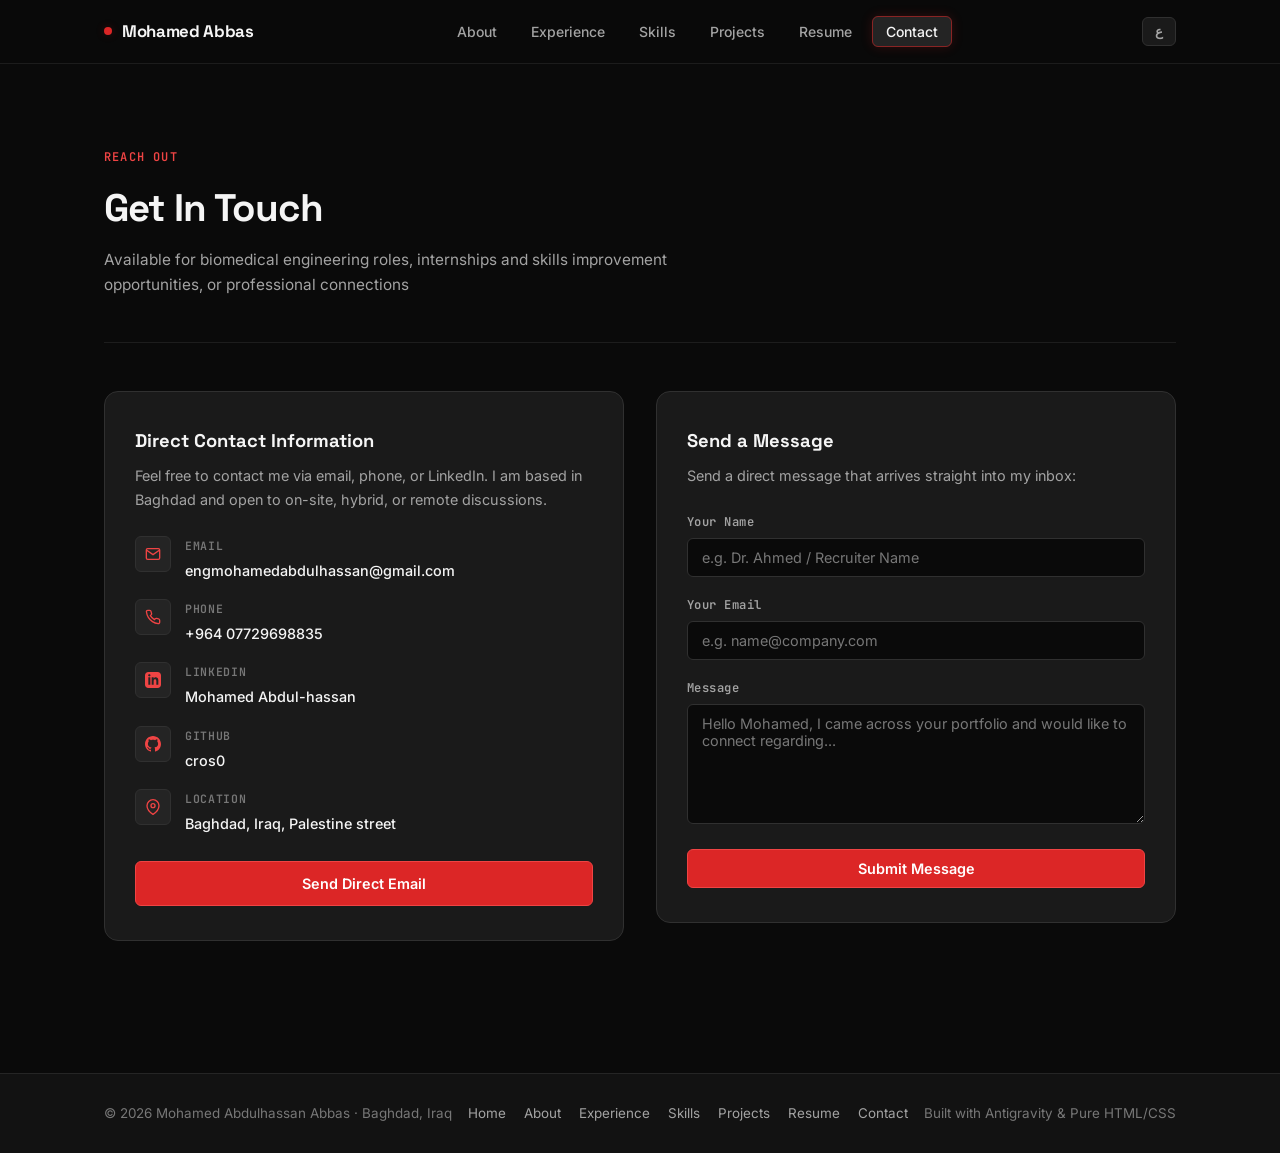
==== contact.html @ c882e03f "Add files via upload" ====
<!DOCTYPE html>
<html lang="en" dir="ltr">
<head>
  <meta charset="UTF-8">
  <meta name="viewport" content="width=device-width, initial-scale=1.0">
  <title>Contact — Mohamed Abbas</title>
  <link rel="icon" href="favicon.svg" type="image/svg+xml">
  <link rel="preconnect" href="https://fonts.googleapis.com">
  <link rel="preconnect" href="https://fonts.gstatic.com" crossorigin>
  <link href="https://fonts.googleapis.com/css2?family=Inter:wght@400;500;600;700&family=JetBrains+Mono:wght@400;500;600&family=Space+Grotesk:wght@500;600;700;800&display=swap" rel="stylesheet">
  <link rel="stylesheet" href="style.css">
</head>
<body>
  <div class="ambient-glow"></div>
  <header class="navbar"><div class="container nav-container">
    <a href="index.html" class="nav-brand"><span class="brand-dot"></span><span data-i18n="nav.name">Mohamed Abbas</span></a>
    <ul class="nav-links">
      <li><a href="about.html" data-i18n="nav.about">About</a></li>
      <li><a href="experience.html" data-i18n="nav.exp">Experience</a></li>
      <li><a href="skills.html" data-i18n="nav.skills">Skills</a></li>
      <li><a href="projects.html" data-i18n="nav.projects">Projects</a></li>
      <li><a href="resume.html" data-i18n="nav.resume">Resume</a></li>
      <li><a href="contact.html" class="active" data-i18n="nav.contact">Contact</a></li>
    </ul>
    <div class="nav-controls"><button class="lang-toggle" id="langToggle">ع</button><button class="nav-hamburger" id="navHamburger">☰</button></div>
  </div></header>
  <main>
    <section class="section"><div class="container">
      <p class="section-eyebrow" data-i18n="contact.eyebrow">Reach Out</p>
      <h1 class="section-title" data-i18n="contact.title">Get In Touch</h1>
      <p class="section-subtitle" data-i18n="contact.subtitle">Available for biomedical engineering roles, internships and skills improvement opportunities, or professional connections</p>
      <hr class="section-divider">
      <div class="contact-grid">
        <!-- Info Card -->
        <div class="contact-info-card">
          <h2 class="contact-card-title" data-i18n="contact.info.title">Direct Contact Information</h2>
          <p class="contact-card-sub" data-i18n="contact.info.sub">Feel free to contact me via email, phone, or LinkedIn. I am based in Baghdad and open to on-site, hybrid, or remote discussions.</p>
          <div class="contact-list">
            <div class="contact-item">
              <div class="contact-icon"><svg width="16" height="16" viewBox="0 0 24 24" fill="none" stroke="currentColor" stroke-width="2"><path d="M4 4h16c1.1 0 2 .9 2 2v12c0 1.1-.9 2-2 2H4c-1.1 0-2-.9-2-2V6c0-1.1.9-2 2-2z"/><polyline points="22,6 12,13 2,6"/></svg></div>
              <div><div class="contact-label" data-i18n="contact.email">Email</div><a class="contact-value" href="mailto:engmohamedabdulhassan@gmail.com">engmohamedabdulhassan@gmail.com</a></div>
            </div>
            <div class="contact-item">
              <div class="contact-icon"><svg width="16" height="16" viewBox="0 0 24 24" fill="none" stroke="currentColor" stroke-width="2"><path d="M22 16.92v3a2 2 0 0 1-2.18 2 19.79 19.79 0 0 1-8.63-3.07 19.5 19.5 0 0 1-6-6 19.79 19.79 0 0 1-3.07-8.67A2 2 0 0 1 4.11 2h3a2 2 0 0 1 2 1.72 12.84 12.84 0 0 0 .7 2.81 2 2 0 0 1-.45 2.11L8.09 9.91a16 16 0 0 0 6 6l1.27-1.27a2 2 0 0 1 2.11-.45 12.84 12.84 0 0 0 2.81.7A2 2 0 0 1 22 16.92z"/></svg></div>
              <div><div class="contact-label" data-i18n="contact.phone">Phone</div><a class="contact-value" href="tel:+96407729698835">+964 07729698835</a></div>
            </div>
            <div class="contact-item">
              <div class="contact-icon"><svg width="16" height="16" viewBox="0 0 24 24" fill="currentColor"><path d="M19 0h-14c-2.761 0-5 2.239-5 5v14c0 2.761 2.239 5 5 5h14c2.762 0 5-2.239 5-5v-14c0-2.761-2.238-5-5-5zm-11 19h-3v-11h3v11zm-1.5-12.268c-.966 0-1.75-.79-1.75-1.764s.784-1.764 1.75-1.764 1.75.79 1.75 1.764-.783 1.764-1.75 1.764zm13.5 12.268h-3v-5.604c0-3.368-4-3.113-4 0v5.604h-3v-11h3v1.765c1.396-2.586 7-2.777 7 2.476v6.759z"/></svg></div>
              <div><div class="contact-label" data-i18n="contact.linkedin">LinkedIn</div><a class="contact-value" href="https://linkedin.com/in/mohamed-abdulhassan-abbas" target="_blank">Mohamed Abdul-hassan</a></div>
            </div>
            <div class="contact-item">
              <div class="contact-icon"><svg width="16" height="16" viewBox="0 0 24 24" fill="currentColor"><path d="M12 0c-6.626 0-12 5.373-12 12 0 5.302 3.438 9.8 8.207 11.387.599.111.793-.261.793-.577v-2.234c-3.338.726-4.033-1.416-4.033-1.416-.546-1.387-1.333-1.756-1.333-1.756-1.089-.745.083-.729.083-.729 1.205.084 1.839 1.237 1.839 1.237 1.07 1.834 2.807 1.304 3.492.997.107-.775.418-1.305.762-1.604-2.665-.305-5.467-1.334-5.467-5.931 0-1.311.469-2.381 1.236-3.221-.124-.303-.535-1.524.117-3.176 0 0 1.008-.322 3.301 1.23.957-.266 1.983-.399 3.003-.404 1.02.005 2.047.138 3.006.404 2.291-1.552 3.297-1.23 3.297-1.23.653 1.653.242 2.874.118 3.176.77.84 1.235 1.911 1.235 3.221 0 4.609-2.807 5.624-5.479 5.921.43.372.823 1.102.823 2.222v3.293c0 .319.192.694.801.576 4.765-1.589 8.199-6.086 8.199-11.386 0-6.627-5.373-12-12-12z"/></svg></div>
              <div><div class="contact-label" data-i18n="contact.github">GitHub</div><a class="contact-value" href="https://github.com/cros0" target="_blank">cros0</a></div>
            </div>
            <div class="contact-item">
              <div class="contact-icon"><svg width="16" height="16" viewBox="0 0 24 24" fill="none" stroke="currentColor" stroke-width="2"><path d="M21 10c0 7-9 13-9 13s-9-6-9-13a9 9 0 0 1 18 0z"/><circle cx="12" cy="10" r="3"/></svg></div>
              <div><div class="contact-label" data-i18n="contact.location">Location</div><span class="contact-value" data-i18n="contact.loc.value">Baghdad, Iraq, Palestine street</span></div>
            </div>
          </div>
          <a href="mailto:engmohamedabdulhassan@gmail.com" class="btn-primary" style="width:100%;justify-content:center;"><span data-i18n="contact.btn.email">Send Direct Email</span></a>
        </div>
        <!-- Form Card -->
        <div class="contact-form-card">
          <h2 class="contact-card-title" data-i18n="contact.form.title">Send a Message</h2>
          <p class="contact-card-sub" data-i18n="contact.form.sub">Send a direct message that arrives straight into my inbox:</p>
          <form action="https://formsubmit.co/engmohamedabdulhassan@gmail.com" method="POST">
            <input type="hidden" name="_subject" value="New Message from Your Portfolio Website!">
            <input type="hidden" name="_template" value="table">
            <input type="hidden" name="_captcha" value="false">
            <input type="hidden" name="_next" value="contact.html">
            <div class="form-group">
              <label class="form-label" for="name" data-i18n="form.name.label">Your Name</label>
              <input type="text" id="name" name="name" class="form-input" data-i18n-placeholder="form.name.ph" placeholder="e.g. Dr. Ahmed / Recruiter Name" required>
            </div>
            <div class="form-group">
              <label class="form-label" for="email" data-i18n="form.email.label">Your Email</label>
              <input type="email" id="email" name="email" class="form-input" data-i18n-placeholder="form.email.ph" placeholder="e.g. name@company.com" required>
            </div>
            <div class="form-group">
              <label class="form-label" for="message" data-i18n="form.msg.label">Message</label>
              <textarea id="message" name="message" class="form-textarea" data-i18n-placeholder="form.msg.ph" placeholder="Hello Mohamed, I came across your portfolio and would like to connect regarding..." required></textarea>
            </div>
            <button type="submit" class="btn-primary" style="width:100%;justify-content:center;"><span data-i18n="form.submit">Submit Message</span></button>
          </form>
        </div>
      </div>
    </div></section>
  </main>
  <footer class="footer"><div class="container footer-content">
    <span data-i18n="footer.copy">© 2026 Mohamed Abdulhassan Abbas · Baghdad, Iraq</span>
    <nav class="footer-links"><a href="index.html" data-i18n="footer.home">Home</a><a href="about.html" data-i18n="footer.about">About</a><a href="experience.html" data-i18n="footer.exp">Experience</a><a href="skills.html" data-i18n="footer.skills">Skills</a><a href="projects.html" data-i18n="footer.projects">Projects</a><a href="resume.html" data-i18n="footer.resume">Resume</a><a href="contact.html" data-i18n="footer.contact">Contact</a></nav>
    <span data-i18n="footer.built">Built with Antigravity &amp; Pure HTML/CSS</span>
  </div></footer>
  <script src="script.js"></script>
</body>
</html>
---- style.css ----
/* ==========================================================================
   PORTFOLIO WEBSITE 2.0 — MOHAMED ABDULHASSAN ABBAS
   Theme: Obsidian Black, Deep Charcoal, Gray Shades & Crimson Red Accent
   Typography: Space Grotesk (Headings) · Inter (Body) · JetBrains Mono (Tech)
   ========================================================================== */

/* --- 1. DESIGN TOKENS --- */
:root {
  /* BACKGROUND COLORS */
  --bg-base:        #0A0A0A; /* Main background (dominant black) */
  --bg-secondary:   #121212; /* Deep Charcoal for section separation */
  --bg-surface:     #1A1A1A; /* Card and container background */
  --bg-elevated:    #242424; /* Elevated interactive elements */
  --bg-subtle:      #2A2A2A;

  /* BORDERS */
  --border-standard: #303030;
  --border-subtle:   rgba(255, 255, 255, 0.08);
  --border-hover:    rgba(220, 38, 38, 0.55);

  /* PRIMARY ACCENT */
  --accent-crimson:  #DC2626;
  --accent-bright:   #EF4444;
  --accent-dark:     #991B1B;
  --accent-tint:     rgba(220, 38, 38, 0.10);
  --accent-tint-h:   rgba(220, 38, 38, 0.18);
  --accent-glow:     rgba(220, 38, 38, 0.22);

  /* TYPOGRAPHY */
  --text-main:      #F5F5F5; /* Primary text */
  --text-secondary: #A3A3A3; /* Secondary text */
  --text-muted:     #777777; /* Muted technical labels */

  /* SECONDARY COLORS */
  --color-blue:     #3B82F6;
  --color-cyan:     #06B6D4;
  --color-purple:   #8B5CF6;
  --color-green:    #22C55E;
  --color-amber:    #F59E0B;

  /* FONT FAMILIES */
  --font-heading:   'Space Grotesk', -apple-system, BlinkMacSystemFont, 'Segoe UI', Roboto, sans-serif;
  --font-sans:      'Inter', -apple-system, BlinkMacSystemFont, 'Segoe UI', Roboto, sans-serif;
  --font-mono:      'JetBrains Mono', 'SF Mono', Consolas, monospace;

  /* LAYOUT */
  --max-w: 1120px;
  --r-sm:  6px;
  --r-md:  10px;
  --r-lg:  14px;
  --nav-h: 64px;
}

/* --- 2. RESET & BASE --- */
*, *::before, *::after {
  margin: 0; padding: 0;
  box-sizing: border-box;
  -webkit-tap-highlight-color: transparent;
}

html {
  scroll-behavior: smooth;
  font-family: var(--font-sans);
  background: var(--bg-base);
  color: var(--text-main);
  line-height: 1.65;
  -webkit-text-size-adjust: 100%;
}

body {
  min-height: 100vh;
  background-color: var(--bg-base);
  color: var(--text-main);
  overflow-x: hidden;
  -webkit-font-smoothing: antialiased;
  -moz-osx-font-smoothing: grayscale;
}

a { color: inherit; text-decoration: none; }
img { display: block; max-width: 100%; }
ul { list-style: none; }

/* Subtle, restrained cinematic glow */
.ambient-glow {
  position: fixed;
  top: -150px;
  left: 50%;
  transform: translateX(-50%);
  width: 700px;
  height: 400px;
  background: radial-gradient(ellipse at center, rgba(220, 38, 38, 0.07) 0%, transparent 70%);
  pointer-events: none;
  z-index: -1;
}

/* Container */
.container {
  width: 100%;
  max-width: var(--max-w);
  margin: 0 auto;
  padding: 0 24px;
}

/* --- 3. NAVBAR --- */
.navbar {
  position: sticky;
  top: 0;
  z-index: 100;
  height: var(--nav-h);
  background: rgba(10, 10, 10, 0.88);
  backdrop-filter: blur(14px);
  -webkit-backdrop-filter: blur(14px);
  border-bottom: 1px solid var(--border-subtle);
}

.nav-container {
  display: flex;
  align-items: center;
  justify-content: space-between;
  height: 100%;
  gap: 16px;
}

.nav-brand {
  display: flex;
  align-items: center;
  gap: 10px;
  font-family: var(--font-heading);
  font-weight: 700;
  font-size: 1.05rem;
  letter-spacing: -0.02em;
  color: var(--text-main);
  flex-shrink: 0;
}
.nav-brand:hover {
  color: #ffffff;
}

.brand-dot {
  width: 8px;
  height: 8px;
  border-radius: 50%;
  background: var(--accent-crimson);
  flex-shrink: 0;
  box-shadow: 0 0 8px var(--accent-glow);
}

.nav-links {
  display: flex;
  align-items: center;
  gap: 6px;
  flex: 1;
  justify-content: center;
}

/* Navbar items behave ONLY on hover (no permanent active highlight) */
.nav-links a {
  font-family: var(--font-sans);
  font-size: 0.875rem;
  font-weight: 500;
  color: var(--text-secondary);
  padding: 6px 13px;
  border-radius: var(--r-sm);
  border: 1px solid transparent;
  background: transparent;
  transition: all 0.18s ease;
}

.nav-links a:hover {
  color: var(--text-main);
  background: var(--bg-elevated);
  border-color: var(--border-standard);
}

.nav-links a.active {
  color: var(--text-main);
  background: var(--bg-elevated);
  border-color: var(--border-hover);
  box-shadow: 0 0 12px rgba(220, 38, 38, 0.18);
}

.nav-controls {
  display: flex;
  align-items: center;
  gap: 10px;
  flex-shrink: 0;
}

/* Language Toggle */
.lang-toggle {
  background: var(--bg-surface);
  border: 1px solid var(--border-standard);
  color: var(--text-secondary);
  font-family: var(--font-mono);
  font-size: 0.8rem;
  font-weight: 600;
  padding: 5px 12px;
  border-radius: var(--r-sm);
  cursor: pointer;
  transition: none;
}
.lang-toggle:hover {
  color: var(--text-main);
  border-color: var(--border-hover);
  background: var(--bg-elevated);
  transition: all 0.18s ease;
}

/* Mobile Hamburger */
.nav-hamburger {
  display: none;
  background: none;
  border: 1px solid var(--border-standard);
  color: var(--text-main);
  font-size: 1.1rem;
  cursor: pointer;
  padding: 4px 10px;
  border-radius: var(--r-sm);
}
.nav-hamburger:hover {
  background: var(--bg-elevated);
}

/* --- 4. HERO SECTION --- */
.hero {
  min-height: calc(100vh - var(--nav-h));
  display: flex;
  align-items: center;
  padding: 72px 0;
}

.hero-grid {
  display: grid;
  grid-template-columns: 1fr auto;
  gap: 60px;
  align-items: center;
}

.status-badge {
  display: inline-flex;
  align-items: center;
  gap: 8px;
  background: var(--accent-tint);
  border: 1px solid rgba(220, 38, 38, 0.25);
  color: var(--accent-bright);
  font-family: var(--font-mono);
  font-size: 0.8rem;
  font-weight: 500;
  padding: 5px 14px;
  border-radius: 999px;
  margin-bottom: 24px;
  letter-spacing: 0.02em;
}

.status-pulse {
  width: 7px;
  height: 7px;
  border-radius: 50%;
  background: var(--accent-bright);
}

.hero-title {
  font-family: var(--font-heading);
  font-size: clamp(2.4rem, 5.2vw, 3.8rem);
  font-weight: 800;
  line-height: 1.1;
  letter-spacing: -0.03em;
  color: var(--text-main);
  margin-bottom: 16px;
}

.text-crimson {
  color: var(--accent-bright);
}

.hero-headline {
  font-family: var(--font-sans);
  font-size: 1.18rem;
  color: var(--text-secondary);
  font-weight: 500;
  margin-bottom: 20px;
}

.hero-bio {
  font-size: 0.98rem;
  color: var(--text-secondary);
  line-height: 1.8;
  max-width: 560px;
  margin-bottom: 36px;
}

.hero-actions {
  display: flex;
  gap: 14px;
  flex-wrap: wrap;
}

/* Avatar Card */
.avatar-container { display: flex; justify-content: center; }

.avatar-card {
  background: var(--bg-surface);
  border: 1px solid var(--border-standard);
  border-radius: var(--r-lg);
  padding: 34px 30px;
  text-align: center;
  min-width: 220px;
  box-shadow: 0 4px 20px rgba(0, 0, 0, 0.4);
}
.avatar-card:hover {
  border-color: var(--border-hover);
  background: var(--bg-elevated);
  transition: all 0.2s ease;
}

.avatar-monogram {
  width: 74px;
  height: 74px;
  border-radius: 50%;
  background: linear-gradient(135deg, var(--accent-dark), var(--accent-crimson));
  color: #ffffff;
  font-family: var(--font-heading);
  font-size: 1.6rem;
  font-weight: 800;
  display: flex;
  align-items: center;
  justify-content: center;
  margin: 0 auto 16px;
  border: 1px solid rgba(255, 255, 255, 0.1);
}

.avatar-name {
  font-family: var(--font-heading);
  font-weight: 700;
  font-size: 1rem;
  margin-bottom: 4px;
  color: var(--text-main);
}
.avatar-sub {
  font-size: 0.85rem;
  color: var(--text-secondary);
  margin-bottom: 14px;
}
.avatar-badge {
  display: inline-block;
  background: var(--bg-base);
  border: 1px solid var(--border-standard);
  color: var(--text-muted);
  font-family: var(--font-mono);
  font-size: 0.75rem;
  padding: 4px 10px;
  border-radius: 999px;
}

/* --- 5. BUTTONS --- */
.btn-primary,
.btn-secondary {
  display: inline-flex;
  align-items: center;
  justify-content: center;
  gap: 8px;
  padding: 10px 22px;
  border-radius: var(--r-sm);
  font-family: var(--font-sans);
  font-weight: 600;
  font-size: 0.9rem;
  cursor: pointer;
  border: 1px solid transparent;
  transition: none;
}

.btn-primary {
  background: var(--accent-crimson);
  color: #ffffff;
  border-color: var(--accent-bright);
}
.btn-primary:hover {
  background: var(--accent-bright);
  box-shadow: 0 4px 16px var(--accent-glow);
  transform: translateY(-1px);
  transition: all 0.18s ease;
}

.btn-secondary {
  background: var(--bg-surface);
  color: var(--text-secondary);
  border-color: var(--border-standard);
}
.btn-secondary:hover {
  color: var(--text-main);
  border-color: var(--border-hover);
  background: var(--bg-elevated);
  transform: translateY(-1px);
  transition: all 0.18s ease;
}

/* --- 6. SHARED SECTION STYLES --- */
.section {
  padding: 84px 0;
}

.section-eyebrow {
  font-family: var(--font-mono);
  font-size: 0.75rem;
  font-weight: 600;
  letter-spacing: 0.1em;
  text-transform: uppercase;
  color: var(--accent-bright);
  margin-bottom: 8px;
}

.section-title {
  font-family: var(--font-heading);
  font-size: clamp(1.8rem, 3.2vw, 2.4rem);
  font-weight: 800;
  letter-spacing: -0.025em;
  color: var(--text-main);
  margin-bottom: 8px;
}

.section-subtitle {
  font-size: 0.96rem;
  color: var(--text-secondary);
  margin-bottom: 44px;
  max-width: 600px;
}

hr.section-divider {
  border: none;
  border-top: 1px solid var(--border-subtle);
  margin: 0 0 48px;
}

/* --- 7. ABOUT SECTION --- */
.about-grid {
  display: grid;
  grid-template-columns: 1fr 320px;
  gap: 48px;
  align-items: start;
}

.about-text p {
  color: var(--text-secondary);
  line-height: 1.85;
  margin-bottom: 18px;
  font-size: 0.98rem;
}
.about-text p:last-child { margin-bottom: 0; }
.about-text strong { color: var(--text-main); font-weight: 600; }

.stats-stack {
  display: flex;
  flex-direction: column;
  gap: 12px;
}

.stat-item {
  background: var(--bg-surface);
  border: 1px solid var(--border-standard);
  border-radius: var(--r-md);
  padding: 18px 20px;
}
.stat-item:hover {
  border-color: var(--border-hover);
  background: var(--bg-elevated);
  transition: all 0.18s ease;
}

.stat-label {
  display: block;
  font-family: var(--font-mono);
  font-size: 0.72rem;
  font-weight: 600;
  letter-spacing: 0.08em;
  text-transform: uppercase;
  color: var(--text-muted);
  margin-bottom: 4px;
}
.stat-value {
  display: block;
  font-family: var(--font-heading);
  font-size: 0.96rem;
  font-weight: 700;
  color: var(--text-main);
  margin-bottom: 2px;
}
.stat-sub {
  display: block;
  font-size: 0.82rem;
  color: var(--text-secondary);
}

/* --- 8. EXPERIENCE TIMELINE --- */
.timeline {
  display: flex;
  flex-direction: column;
  gap: 16px;
  border-left: 2px solid var(--border-standard);
  padding-left: 28px;
  margin-left: 8px;
}

[dir="rtl"] .timeline {
  border-left: none;
  border-right: 2px solid var(--border-standard);
  padding-left: 0;
  padding-right: 28px;
  margin-left: 0;
  margin-right: 8px;
}

.timeline-card {
  position: relative;
  background: var(--bg-surface);
  border: 1px solid var(--border-standard);
  border-radius: var(--r-md);
  padding: 24px 28px;
}
.timeline-card::before {
  content: '';
  position: absolute;
  left: -35px;
  top: 26px;
  width: 10px;
  height: 10px;
  border-radius: 50%;
  background: var(--accent-crimson);
  border: 2px solid var(--bg-base);
}
[dir="rtl"] .timeline-card::before {
  left: auto;
  right: -35px;
}
.timeline-card:hover {
  border-color: var(--border-hover);
  background: var(--bg-elevated);
  transition: all 0.18s ease;
}

.timeline-period {
  font-family: var(--font-mono);
  font-size: 0.76rem;
  font-weight: 600;
  letter-spacing: 0.06em;
  color: var(--accent-bright);
  margin-bottom: 6px;
}
.timeline-role {
  font-family: var(--font-heading);
  font-size: 1.08rem;
  font-weight: 700;
  color: var(--text-main);
  margin-bottom: 4px;
}
.timeline-org {
  font-size: 0.86rem;
  color: var(--text-secondary);
  margin-bottom: 10px;
}
.timeline-desc {
  font-size: 0.9rem;
  color: var(--text-secondary);
  line-height: 1.7;
}

/* --- 9. CERTIFICATIONS GRID --- */
.certs-grid {
  display: grid;
  grid-template-columns: repeat(2, 1fr);
  gap: 18px;
}

.cert-card {
  background: var(--bg-surface);
  border: 1px solid var(--border-standard);
  border-radius: var(--r-md);
  padding: 24px 26px;
  display: flex;
  flex-direction: column;
  justify-content: space-between;
}
.cert-card:hover {
  border-color: var(--border-hover);
  background: var(--bg-elevated);
  transition: all 0.18s ease;
}

.cert-date {
  font-family: var(--font-mono);
  font-size: 0.74rem;
  font-weight: 600;
  color: var(--accent-bright);
  margin-bottom: 6px;
}
.cert-title {
  font-family: var(--font-heading);
  font-size: 1.02rem;
  font-weight: 700;
  color: var(--text-main);
  margin-bottom: 4px;
}
.cert-issuer {
  font-size: 0.84rem;
  color: var(--text-muted);
  margin-bottom: 10px;
}
.cert-desc {
  font-size: 0.86rem;
  color: var(--text-secondary);
  line-height: 1.65;
}

/* --- 10. SKILLS GRID --- */
.skills-grid {
  display: grid;
  grid-template-columns: repeat(2, 1fr);
  gap: 18px;
  margin-bottom: 48px;
}

.skill-card {
  background: var(--bg-surface);
  border: 1px solid var(--border-standard);
  border-radius: var(--r-md);
  padding: 24px 26px;
}
.skill-card:hover {
  border-color: var(--border-hover);
  background: var(--bg-elevated);
  transition: all 0.18s ease;
}

.skill-card-title {
  display: flex;
  align-items: center;
  gap: 10px;
  font-family: var(--font-heading);
  font-size: 1rem;
  font-weight: 700;
  color: var(--text-main);
  margin-bottom: 12px;
}
.skill-card-title svg {
  color: var(--accent-crimson);
  flex-shrink: 0;
}

.skill-desc {
  font-size: 0.88rem;
  color: var(--text-secondary);
  line-height: 1.6;
  margin-bottom: 16px;
}

.skill-badges {
  display: flex;
  flex-wrap: wrap;
  gap: 8px;
}

.badge {
  display: inline-block;
  background: var(--bg-base);
  border: 1px solid var(--border-standard);
  color: var(--text-secondary);
  font-size: 0.78rem;
  font-weight: 500;
  padding: 4px 10px;
  border-radius: 999px;
}
.badge:hover {
  border-color: var(--border-hover);
  color: var(--text-main);
  transition: all 0.18s ease;
}

.badge-accent {
  background: var(--accent-tint);
  border-color: rgba(220, 38, 38, 0.3);
  color: var(--accent-bright);
  font-weight: 600;
}
.badge-learning {
  background: rgba(245, 158, 11, 0.1);
  border-color: rgba(245, 158, 11, 0.3);
  color: var(--color-amber);
  font-weight: 600;
}

/* --- 11. AI TOOLS I USE (ibrahimaher.com list style) --- */
.tools-section {
  margin-top: 56px;
  padding-top: 28px;
  border-top: 1px solid var(--border-subtle);
}

.tools-heading {
  font-family: var(--font-mono);
  font-size: 0.76rem;
  font-weight: 600;
  letter-spacing: 0.1em;
  text-transform: uppercase;
  color: var(--accent-bright);
  margin-bottom: 24px;
}

.tools__list {
  display: flex;
  flex-direction: column;
}

.tool {
  display: grid;
  grid-template-columns: 11rem minmax(0, 1fr);
  gap: 24px;
  padding: 16px 0;
  border-bottom: none;
  align-items: baseline;
  transition: all 0.18s ease;
}

.tool:first-child {
  padding-top: 0;
}

.tool:last-child {
  padding-bottom: 0;
}

.tool__name {
  display: flex;
  align-items: center;
  gap: 12px;
  font-family: var(--font-heading);
  font-size: 1.05rem;
  font-weight: 700;
  color: var(--text-main);
  transition: color 0.18s ease;
}

.tool__mark {
  width: 24px;
  height: 24px;
  display: inline-flex;
  align-items: center;
  justify-content: center;
  flex: none;
  color: var(--text-secondary);
  transition: all 0.18s ease;
}

.tool__mark svg {
  width: 22px;
  height: 22px;
  display: block;
}

.tool__use {
  font-size: 0.94rem;
  color: var(--text-secondary);
  line-height: 1.7;
  margin: 0;
}

.tool__mark--claude {
  color: #D97757;
}

.tool__mark--chatgpt {
  color: #F5F5F5;
}

.tool__mark--agy {
  color: #537FC4;
}

/* Subtle row hover state without changing logo brand colors */
.tool:hover .tool__name {
  color: #FFFFFF;
}

@media (max-width: 680px) {
  .tool {
    grid-template-columns: 1fr;
    gap: 8px;
    padding: 18px 0;
  }
}

/* --- 12. PROJECTS SECTION --- */
.projects-grid {
  display: flex;
  flex-direction: column;
  gap: 24px;
}

.project-card {
  background: var(--bg-surface);
  border: 1px solid var(--border-standard);
  border-radius: var(--r-lg);
  padding: 32px 34px;
}
.project-card:hover {
  border-color: var(--border-hover);
  background: var(--bg-elevated);
  transition: all 0.18s ease;
}

.project-tag {
  display: inline-block;
  font-family: var(--font-mono);
  font-size: 0.74rem;
  font-weight: 600;
  letter-spacing: 0.06em;
  text-transform: uppercase;
  color: var(--accent-bright);
  margin-bottom: 10px;
}

.project-title {
  font-family: var(--font-heading);
  font-size: 1.35rem;
  font-weight: 800;
  letter-spacing: -0.02em;
  color: var(--text-main);
  margin-bottom: 10px;
}

.project-desc {
  font-size: 0.92rem;
  color: var(--text-secondary);
  line-height: 1.75;
  margin-bottom: 20px;
}

.project-tech-stack {
  display: flex;
  flex-wrap: wrap;
  gap: 8px;
  margin-bottom: 18px;
}

.tech-item {
  background: var(--bg-base);
  border: 1px solid var(--border-standard);
  color: var(--text-secondary);
  font-size: 0.78rem;
  font-weight: 500;
  padding: 4px 10px;
  border-radius: 999px;
}

/* Branching Connector for Portfolio v1 -> v2 Evolution */
.portfolio-branch-line {
  display: flex;
  align-items: stretch;
  gap: 16px;
}

.branch-connector {
  display: flex;
  flex-direction: column;
  align-items: center;
  width: 28px;
  flex-shrink: 0;
}
.branch-dot {
  width: 10px;
  height: 10px;
  border-radius: 50%;
  background: var(--accent-crimson);
  margin-top: 26px;
  flex-shrink: 0;
}
.branch-line {
  flex: 1;
  width: 2px;
  background: linear-gradient(to bottom, var(--accent-crimson), var(--border-standard));
  margin: 4px auto;
}
.branch-arrow {
  color: var(--accent-bright);
  font-size: 0.8rem;
  font-weight: 700;
}

.portfolio-cards {
  flex: 1;
  display: flex;
  flex-direction: column;
  gap: 14px;
}

.project-card-sub {
  background: var(--bg-base);
  border: 1px solid var(--border-standard);
  border-radius: var(--r-md);
  padding: 22px 24px;
}
.project-card-sub:hover {
  border-color: var(--border-hover);
  background: var(--bg-elevated);
  transition: all 0.18s ease;
}

.project-link {
  display: inline-flex;
  align-items: center;
  gap: 4px;
  font-size: 0.86rem;
  font-weight: 600;
  color: var(--accent-bright);
}
.project-link:hover {
  color: #ffffff;
  transition: color 0.18s ease;
}

/* --- 13. RESUME PAGE STYLES --- */
.resume-action-bar {
  display: flex;
  justify-content: space-between;
  align-items: center;
  margin-bottom: 24px;
  padding-bottom: 16px;
  border-bottom: 1px solid var(--border-subtle);
  flex-wrap: wrap;
  gap: 12px;
}

.resume-paper {
  background: var(--bg-surface);
  border: 1px solid var(--border-standard);
  border-radius: var(--r-lg);
  padding: 48px;
  box-shadow: 0 4px 30px rgba(0, 0, 0, 0.4);
}

.resume-header {
  border-bottom: 2px solid var(--accent-crimson);
  padding-bottom: 24px;
  margin-bottom: 28px;
}

.resume-name {
  font-family: var(--font-heading);
  font-size: 2rem;
  font-weight: 800;
  letter-spacing: -0.02em;
  color: var(--text-main);
  text-transform: uppercase;
  margin-bottom: 4px;
}

.resume-title {
  font-family: var(--font-mono);
  font-size: 1rem;
  font-weight: 600;
  color: var(--accent-bright);
  letter-spacing: 0.08em;
  text-transform: uppercase;
  margin-bottom: 16px;
}

.resume-contact-row {
  display: flex;
  flex-wrap: wrap;
  gap: 18px 24px;
  font-size: 0.88rem;
  color: var(--text-secondary);
}

.resume-contact-item {
  display: inline-flex;
  align-items: center;
  gap: 8px;
}
.resume-contact-item svg {
  flex-shrink: 0;
  color: var(--accent-bright);
}
.resume-contact-item a:hover {
  color: var(--text-main);
  text-decoration: underline;
}

.resume-sec {
  margin-bottom: 28px;
}

.resume-sec-title {
  font-family: var(--font-heading);
  font-size: 1.05rem;
  font-weight: 700;
  letter-spacing: 0.06em;
  text-transform: uppercase;
  color: var(--text-main);
  border-bottom: 1px solid var(--border-standard);
  padding-bottom: 6px;
  margin-bottom: 14px;
  display: flex;
  align-items: center;
  gap: 8px;
}
.resume-sec-title::before {
  content: '';
  display: inline-block;
  width: 4px;
  height: 14px;
  background: var(--accent-crimson);
  border-radius: 2px;
}

.resume-entry {
  margin-bottom: 16px;
}
.resume-entry:last-child {
  margin-bottom: 0;
}

.resume-entry-header {
  display: flex;
  justify-content: space-between;
  align-items: baseline;
  gap: 12px;
  margin-bottom: 4px;
  flex-wrap: wrap;
}

.resume-entry-title {
  font-family: var(--font-heading);
  font-size: 0.98rem;
  font-weight: 700;
  color: var(--text-main);
}
.resume-entry-date {
  font-family: var(--font-mono);
  font-size: 0.78rem;
  color: var(--accent-bright);
  font-weight: 500;
}
.resume-entry-sub {
  font-size: 0.86rem;
  color: var(--text-muted);
  margin-bottom: 6px;
}
.resume-entry-desc {
  font-size: 0.9rem;
  color: var(--text-secondary);
  line-height: 1.7;
}

.resume-bullets {
  list-style: disc;
  padding-left: 20px;
  margin-top: 6px;
}
[dir="rtl"] .resume-bullets {
  padding-left: 0;
  padding-right: 20px;
}
.resume-bullets li {
  font-size: 0.9rem;
  color: var(--text-secondary);
  line-height: 1.65;
  margin-bottom: 4px;
}

.resume-skills-table {
  display: grid;
  grid-template-columns: repeat(3, 1fr);
  gap: 16px;
  background: var(--bg-base);
  border: 1px solid var(--border-standard);
  border-radius: var(--r-md);
  padding: 18px 20px;
}
.resume-skills-col h4 {
  font-family: var(--font-mono);
  font-size: 0.78rem;
  font-weight: 600;
  letter-spacing: 0.05em;
  text-transform: uppercase;
  color: var(--accent-bright);
  margin-bottom: 8px;
}
.resume-skills-col p {
  font-size: 0.85rem;
  color: var(--text-secondary);
  line-height: 1.6;
}

/* --- 14. CONTACT SECTION --- */
.contact-grid {
  display: grid;
  grid-template-columns: 1fr 1fr;
  gap: 32px;
  align-items: start;
}

.contact-info-card,
.contact-form-card {
  background: var(--bg-surface);
  border: 1px solid var(--border-standard);
  border-radius: var(--r-lg);
  padding: 34px 30px;
}

.contact-card-title {
  font-family: var(--font-heading);
  font-size: 1.15rem;
  font-weight: 700;
  color: var(--text-main);
  margin-bottom: 8px;
}

.contact-card-sub {
  font-size: 0.9rem;
  color: var(--text-secondary);
  line-height: 1.65;
  margin-bottom: 24px;
}

.contact-list {
  display: flex;
  flex-direction: column;
  gap: 16px;
  margin-bottom: 24px;
}

.contact-item {
  display: flex;
  align-items: flex-start;
  gap: 14px;
}

.contact-icon {
  width: 36px;
  height: 36px;
  background: var(--bg-elevated);
  border: 1px solid var(--border-standard);
  border-radius: var(--r-sm);
  display: flex;
  align-items: center;
  justify-content: center;
  font-size: 1rem;
  flex-shrink: 0;
  color: var(--accent-bright);
}

.contact-label {
  font-family: var(--font-mono);
  font-size: 0.72rem;
  color: var(--text-muted);
  font-weight: 600;
  letter-spacing: 0.06em;
  text-transform: uppercase;
  margin-bottom: 2px;
}

.contact-value {
  font-size: 0.9rem;
  font-weight: 500;
  color: var(--text-main);
}
.contact-value:hover {
  color: var(--accent-bright);
}

/* Form */
.form-group {
  margin-bottom: 18px;
}
.form-label {
  display: block;
  font-family: var(--font-mono);
  font-size: 0.76rem;
  font-weight: 600;
  color: var(--text-secondary);
  letter-spacing: 0.04em;
  margin-bottom: 6px;
}
.form-input,
.form-textarea {
  width: 100%;
  background: var(--bg-base);
  border: 1px solid var(--border-standard);
  color: var(--text-main);
  font-family: var(--font-sans);
  font-size: 0.9rem;
  padding: 10px 14px;
  border-radius: var(--r-sm);
  outline: none;
}
.form-input:focus,
.form-textarea:focus {
  border-color: var(--border-hover);
  background: var(--bg-elevated);
}
.form-textarea {
  resize: vertical;
  min-height: 120px;
}
.form-input::placeholder,
.form-textarea::placeholder {
  color: var(--text-muted);
}

/* --- 15. FOOTER --- */
.footer {
  border-top: 1px solid var(--border-subtle);
  background: var(--bg-secondary);
  padding: 28px 0;
  margin-top: 48px;
}

.footer-content {
  display: flex;
  align-items: center;
  justify-content: space-between;
  gap: 16px;
  font-size: 0.84rem;
  color: var(--text-muted);
}

.footer-links {
  display: flex;
  gap: 18px;
}
.footer-links a {
  color: var(--text-secondary);
}
.footer-links a:hover {
  color: var(--text-main);
  transition: color 0.18s ease;
}

/* --- 16. RESPONSIVE BREAKPOINTS --- */
@media (max-width: 860px) {
  .hero-grid { grid-template-columns: 1fr; gap: 40px; }
  .avatar-container { justify-content: flex-start; }
  .about-grid { grid-template-columns: 1fr; }
  .certs-grid { grid-template-columns: 1fr; }
  .skills-grid { grid-template-columns: 1fr; }
  .tool { grid-template-columns: 1fr; gap: 10px; }
  .contact-grid { grid-template-columns: 1fr; }
  .resume-skills-table { grid-template-columns: 1fr; }

  .nav-links {
    display: none;
    position: absolute;
    top: var(--nav-h);
    left: 0; right: 0;
    background: rgba(10, 10, 10, 0.98);
    backdrop-filter: blur(16px);
    flex-direction: column;
    padding: 16px 24px 24px;
    border-bottom: 1px solid var(--border-standard);
    gap: 4px;
    z-index: 99;
  }
  .nav-links.open { display: flex; }
  .nav-hamburger { display: block; }
}

@media (max-width: 560px) {
  .hero { padding: 48px 0; }
  .section { padding: 56px 0; }
  .hero-actions { flex-direction: column; }
  .hero-actions .btn-primary,
  .hero-actions .btn-secondary { width: 100%; }
  .resume-paper { padding: 24px 18px; }
  .footer-content { flex-direction: column; text-align: center; }
  .footer-links { flex-wrap: wrap; justify-content: center; }
  .portfolio-branch-line { flex-direction: column; }
  .branch-connector { display: none; }
}

/* --- 17. PRINT MEDIA STYLES (For Resume) --- */
@media print {
  body {
    background: #ffffff !important;
    color: #111827 !important;
  }
  .navbar, .footer, .ambient-glow, .resume-action-bar {
    display: none !important;
  }
  .section {
    padding: 0 !important;
  }
  .resume-paper {
    background: #ffffff !important;
    border: none !important;
    padding: 0 !important;
    box-shadow: none !important;
  }
  .resume-name, .resume-sec-title, .resume-entry-title {
    color: #0f172a !important;
  }
  .resume-title, .resume-entry-date, .resume-sec-title::before {
    color: #dc2626 !important;
  }
  .resume-contact-row, .resume-entry-desc, .resume-bullets li, .resume-skills-col p {
    color: #374151 !important;
  }
  .resume-skills-table {
    background: #f9fafb !important;
    border: 1px solid #e5e7eb !important;
  }
}

/* --- 18. RTL SUPPORT --- */
[dir="rtl"] {
  font-size: 1.02em;
}
[dir="rtl"] .hero-title,
[dir="rtl"] .section-title,
[dir="rtl"] .avatar-name,
[dir="rtl"] .resume-name,
[dir="rtl"] .resume-sec-title {
  letter-spacing: 0;
}
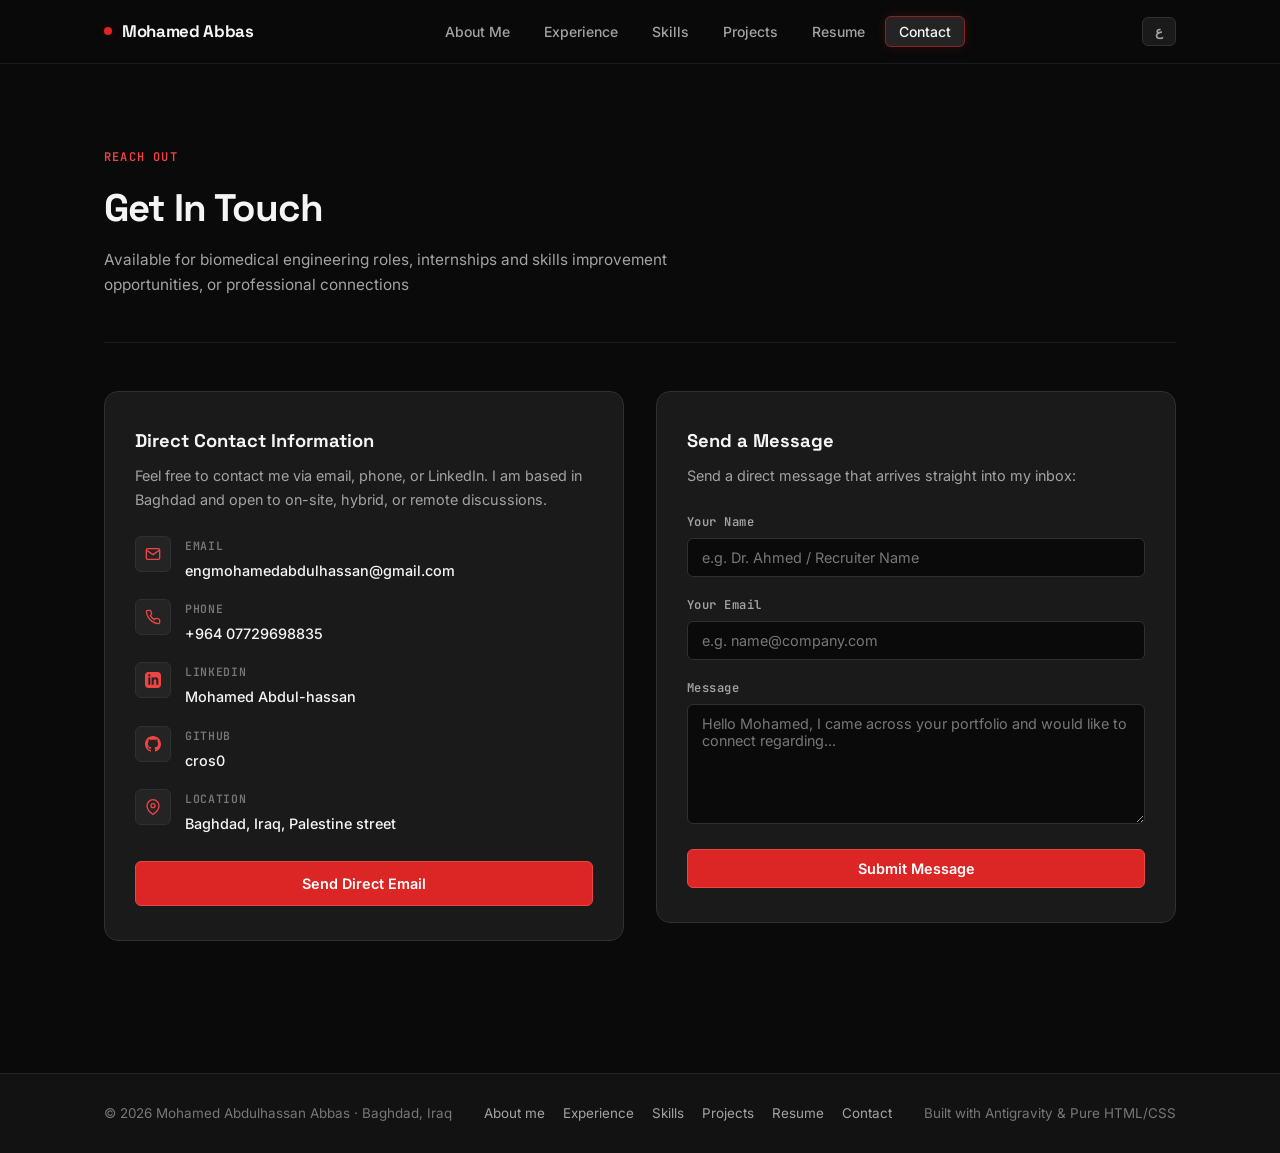
==== commit d50e7ca2: "Fixed website issues and updated files" ====
--- a/contact.html
+++ b/contact.html
@@ -15,7 +15,7 @@
   <header class="navbar"><div class="container nav-container">
     <a href="index.html" class="nav-brand"><span class="brand-dot"></span><span data-i18n="nav.name">Mohamed Abbas</span></a>
     <ul class="nav-links">
-      <li><a href="about.html" data-i18n="nav.about">About</a></li>
+      <li><a href="index.html" data-i18n="nav.aboutme">About Me</a></li>
       <li><a href="experience.html" data-i18n="nav.exp">Experience</a></li>
       <li><a href="skills.html" data-i18n="nav.skills">Skills</a></li>
       <li><a href="projects.html" data-i18n="nav.projects">Projects</a></li>
@@ -88,7 +88,14 @@
   </main>
   <footer class="footer"><div class="container footer-content">
     <span data-i18n="footer.copy">© 2026 Mohamed Abdulhassan Abbas · Baghdad, Iraq</span>
-    <nav class="footer-links"><a href="index.html" data-i18n="footer.home">Home</a><a href="about.html" data-i18n="footer.about">About</a><a href="experience.html" data-i18n="footer.exp">Experience</a><a href="skills.html" data-i18n="footer.skills">Skills</a><a href="projects.html" data-i18n="footer.projects">Projects</a><a href="resume.html" data-i18n="footer.resume">Resume</a><a href="contact.html" data-i18n="footer.contact">Contact</a></nav>
+    <nav class="footer-links">
+      <a href="index.html" data-i18n="footer.aboutme">About me</a>
+      <a href="experience.html" data-i18n="footer.exp">Experience</a>
+      <a href="skills.html" data-i18n="footer.skills">Skills</a>
+      <a href="projects.html" data-i18n="footer.projects">Projects</a>
+      <a href="resume.html" data-i18n="footer.resume">Resume</a>
+      <a href="contact.html" data-i18n="footer.contact">Contact</a>
+    </nav>
     <span data-i18n="footer.built">Built with Antigravity &amp; Pure HTML/CSS</span>
   </div></footer>
   <script src="script.js"></script>
--- a/style.css
+++ b/style.css
@@ -69,11 +69,17 @@
 
 body {
   min-height: 100vh;
+  display: flex;
+  flex-direction: column;
   background-color: var(--bg-base);
   color: var(--text-main);
   overflow-x: hidden;
   -webkit-font-smoothing: antialiased;
   -moz-osx-font-smoothing: grayscale;
+}
+
+main {
+  flex: 1 0 auto;
 }
 
 a { color: inherit; text-decoration: none; }
